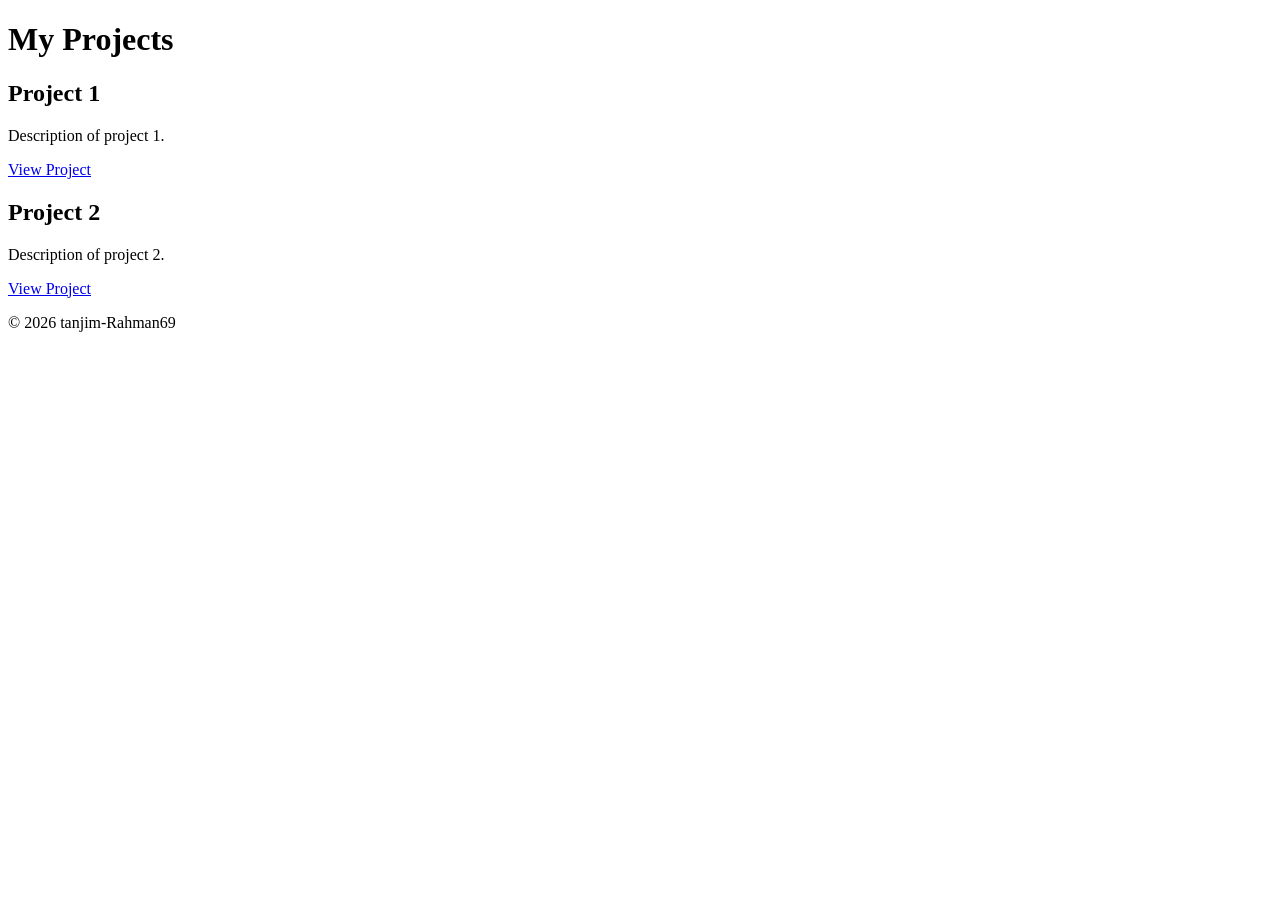
==== projects.html @ 375760a2 "Create projects.html for the portfolio website" ====
<!DOCTYPE html>
<html lang="en">
<head>
    <meta charset="UTF-8">
    <meta name="viewport" content="width=device-width, initial-scale=1.0">
    <title>Projects</title>
    <link rel="stylesheet" href="styles.css">
</head>
<body>
    <header>
        <h1>My Projects</h1>
    </header>
    <main>
        <section>
            <h2>Project 1</h2>
            <p>Description of project 1.</p>
            <a href="https://link-to-project1.com">View Project</a>
        </section>
        <section>
            <h2>Project 2</h2>
            <p>Description of project 2.</p>
            <a href="https://link-to-project2.com">View Project</a>
        </section>
        <!-- Add more projects as needed -->
    </main>
    <footer>
        <p>&copy; 2026 tanjim-Rahman69</p>
    </footer>
</body>
</html>
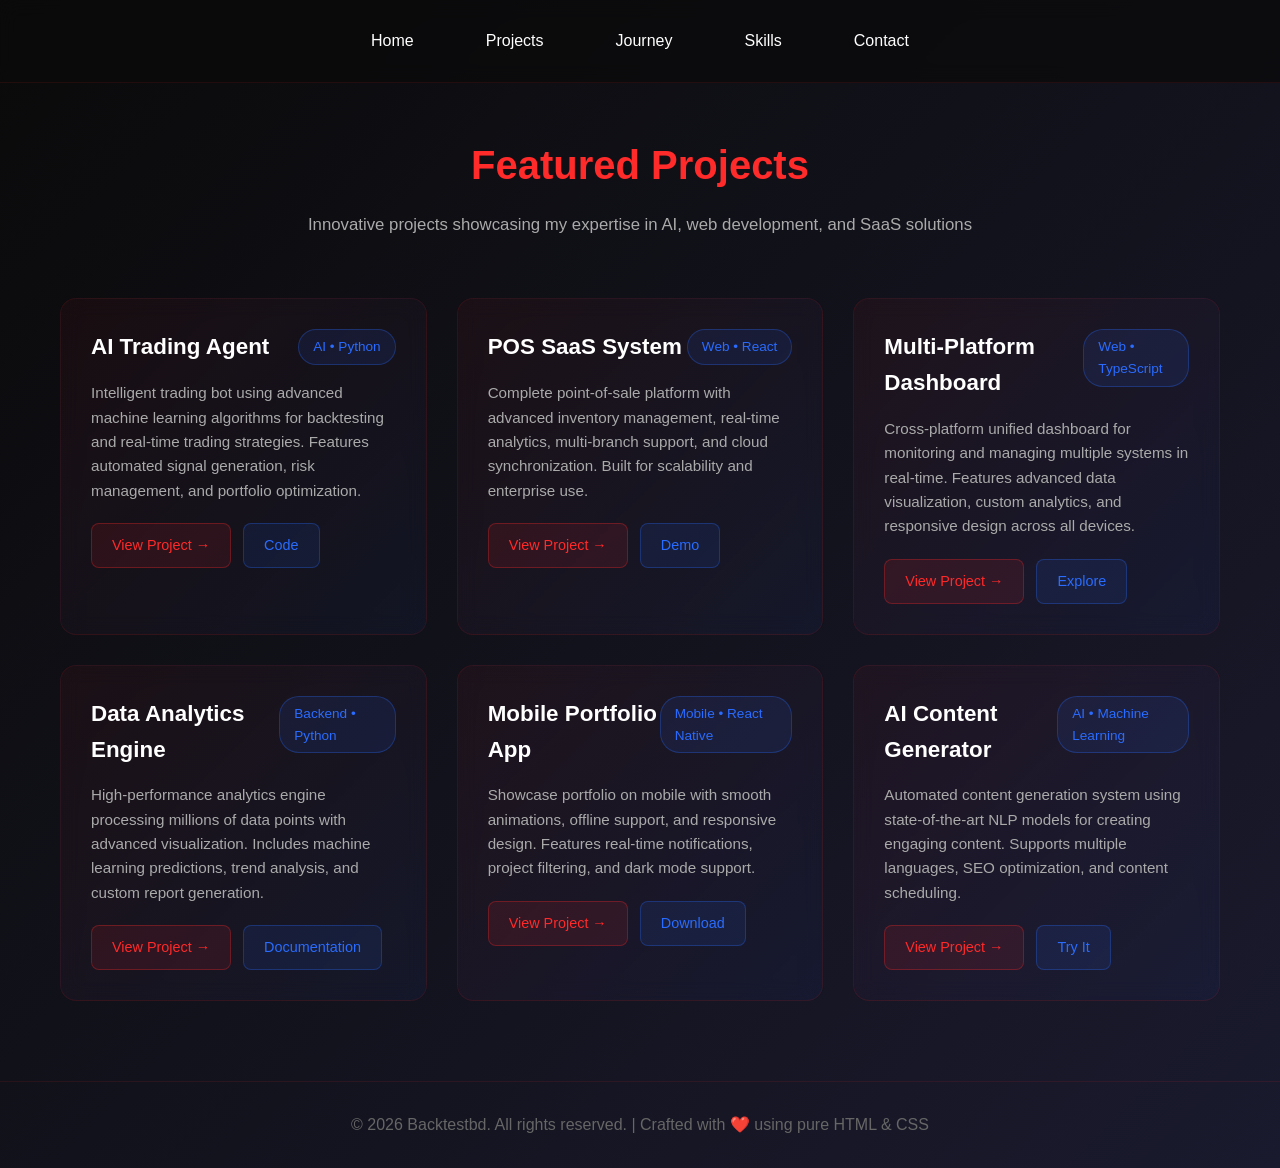
==== commit 33072ff7: "Update projects.html" ====
--- a/projects.html
+++ b/projects.html
@@ -3,28 +3,101 @@
 <head>
     <meta charset="UTF-8">
     <meta name="viewport" content="width=device-width, initial-scale=1.0">
-    <title>Projects</title>
-    <link rel="stylesheet" href="styles.css">
+    <link rel="stylesheet" href="style.css">
+    <title>Projects - Backtestbd Portfolio</title>
 </head>
 <body>
     <header>
-        <h1>My Projects</h1>
+        <nav>
+            <a href="index.html">Home</a>
+            <a href="projects.html">Projects</a>
+            <a href="journey.html">Journey</a>
+            <a href="skills.html">Skills</a>
+            <a href="contact.html">Contact</a>
+        </nav>
     </header>
-    <main>
-        <section>
-            <h2>Project 1</h2>
-            <p>Description of project 1.</p>
-            <a href="https://link-to-project1.com">View Project</a>
-        </section>
-        <section>
-            <h2>Project 2</h2>
-            <p>Description of project 2.</p>
-            <a href="https://link-to-project2.com">View Project</a>
-        </section>
-        <!-- Add more projects as needed -->
-    </main>
+
+    <div class="container">
+        <h1 style="text-align: center; margin-top: 50px; color: #ff2a2a; font-size: 2.5rem;">Featured Projects</h1>
+        <p style="text-align: center; color: #aaa; margin: 15px 0 50px; font-size: 1.05rem;">Innovative projects showcasing my expertise in AI, web development, and SaaS solutions</p>
+        
+        <div class="projects-grid">
+            <div class="project-card">
+                <div class="project-header">
+                    <h3>AI Trading Agent</h3>
+                    <span class="tag">AI • Python</span>
+                </div>
+                <p>Intelligent trading bot using advanced machine learning algorithms for backtesting and real-time trading strategies. Features automated signal generation, risk management, and portfolio optimization.</p>
+                <div class="project-links">
+                    <a href="#" class="link-btn">View Project →</a>
+                    <a href="#" class="link-btn" style="background: rgba(42, 108, 255, 0.1); border-color: rgba(42, 108, 255, 0.3); color: #2a6cff;">Code</a>
+                </div>
+            </div>
+
+            <div class="project-card">
+                <div class="project-header">
+                    <h3>POS SaaS System</h3>
+                    <span class="tag">Web • React</span>
+                </div>
+                <p>Complete point-of-sale platform with advanced inventory management, real-time analytics, multi-branch support, and cloud synchronization. Built for scalability and enterprise use.</p>
+                <div class="project-links">
+                    <a href="#" class="link-btn">View Project →</a>
+                    <a href="#" class="link-btn" style="background: rgba(42, 108, 255, 0.1); border-color: rgba(42, 108, 255, 0.3); color: #2a6cff;">Demo</a>
+                </div>
+            </div>
+
+            <div class="project-card">
+                <div class="project-header">
+                    <h3>Multi-Platform Dashboard</h3>
+                    <span class="tag">Web • TypeScript</span>
+                </div>
+                <p>Cross-platform unified dashboard for monitoring and managing multiple systems in real-time. Features advanced data visualization, custom analytics, and responsive design across all devices.</p>
+                <div class="project-links">
+                    <a href="#" class="link-btn">View Project →</a>
+                    <a href="#" class="link-btn" style="background: rgba(42, 108, 255, 0.1); border-color: rgba(42, 108, 255, 0.3); color: #2a6cff;">Explore</a>
+                </div>
+            </div>
+
+            <div class="project-card">
+                <div class="project-header">
+                    <h3>Data Analytics Engine</h3>
+                    <span class="tag">Backend • Python</span>
+                </div>
+                <p>High-performance analytics engine processing millions of data points with advanced visualization. Includes machine learning predictions, trend analysis, and custom report generation.</p>
+                <div class="project-links">
+                    <a href="#" class="link-btn">View Project →</a>
+                    <a href="#" class="link-btn" style="background: rgba(42, 108, 255, 0.1); border-color: rgba(42, 108, 255, 0.3); color: #2a6cff;">Documentation</a>
+                </div>
+            </div>
+
+            <div class="project-card">
+                <div class="project-header">
+                    <h3>Mobile Portfolio App</h3>
+                    <span class="tag">Mobile • React Native</span>
+                </div>
+                <p>Showcase portfolio on mobile with smooth animations, offline support, and responsive design. Features real-time notifications, project filtering, and dark mode support.</p>
+                <div class="project-links">
+                    <a href="#" class="link-btn">View Project →</a>
+                    <a href="#" class="link-btn" style="background: rgba(42, 108, 255, 0.1); border-color: rgba(42, 108, 255, 0.3); color: #2a6cff;">Download</a>
+                </div>
+            </div>
+
+            <div class="project-card">
+                <div class="project-header">
+                    <h3>AI Content Generator</h3>
+                    <span class="tag">AI • Machine Learning</span>
+                </div>
+                <p>Automated content generation system using state-of-the-art NLP models for creating engaging content. Supports multiple languages, SEO optimization, and content scheduling.</p>
+                <div class="project-links">
+                    <a href="#" class="link-btn">View Project →</a>
+                    <a href="#" class="link-btn" style="background: rgba(42, 108, 255, 0.1); border-color: rgba(42, 108, 255, 0.3); color: #2a6cff;">Try It</a>
+                </div>
+            </div>
+        </div>
+    </div>
+
     <footer>
-        <p>&copy; 2026 tanjim-Rahman69</p>
+        <p>&copy; 2026 Backtestbd. All rights reserved. | Crafted with ❤️ using pure HTML & CSS</p>
     </footer>
 </body>
 </html>
--- a/style.css
+++ b/style.css
@@ -0,0 +1,738 @@
+/* ==================== GLOBAL STYLES ==================== */
+* {
+    margin: 0;
+    padding: 0;
+    box-sizing: border-box;
+}
+
+html {
+    scroll-behavior: smooth;
+}
+
+body {
+    background: linear-gradient(135deg, #0a0a0a 0%, #1a1a2e 100%);
+    color: #ffffff;
+    font-family: -apple-system, BlinkMacSystemFont, 'Segoe UI', Roboto, 'Helvetica Neue', Arial, sans-serif;
+    line-height: 1.6;
+    overflow-x: hidden;
+}
+
+/* ==================== ANIMATIONS ==================== */
+@keyframes fadeIn {
+    from {
+        opacity: 0;
+        transform: translateY(20px);
+    }
+    to {
+        opacity: 1;
+        transform: translateY(0);
+    }
+}
+
+@keyframes slideIn {
+    from {
+        opacity: 0;
+        transform: translateX(-20px);
+    }
+    to {
+        opacity: 1;
+        transform: translateX(0);
+    }
+}
+
+@keyframes scaleIn {
+    from {
+        opacity: 0;
+        transform: scale(0.95);
+    }
+    to {
+        opacity: 1;
+        transform: scale(1);
+    }
+}
+
+@keyframes spin {
+    from {
+        transform: rotate(0deg);
+    }
+    to {
+        transform: rotate(360deg);
+    }
+}
+
+@keyframes glow {
+    0% {
+        box-shadow: 0 0 5px rgba(255, 42, 42, 0.3);
+    }
+    50% {
+        box-shadow: 0 0 20px rgba(255, 42, 42, 0.6), 0 0 40px rgba(255, 42, 42, 0.3);
+    }
+    100% {
+        box-shadow: 0 0 5px rgba(255, 42, 42, 0.3);
+    }
+}
+
+@keyframes glowBlue {
+    0% {
+        box-shadow: 0 0 5px rgba(42, 108, 255, 0.3);
+    }
+    50% {
+        box-shadow: 0 0 20px rgba(42, 108, 255, 0.6), 0 0 40px rgba(42, 108, 255, 0.3);
+    }
+    100% {
+        box-shadow: 0 0 5px rgba(42, 108, 255, 0.3);
+    }
+}
+
+/* ==================== HEADER & NAVIGATION ==================== */
+header {
+    position: sticky;
+    top: 0;
+    z-index: 1000;
+    background: rgba(10, 10, 10, 0.7);
+    backdrop-filter: blur(10px);
+    border-bottom: 1px solid rgba(255, 42, 42, 0.1);
+    padding: 20px 40px;
+    animation: slideIn 0.6s ease-out;
+}
+
+nav {
+    display: flex;
+    justify-content: center;
+    gap: 40px;
+    flex-wrap: wrap;
+}
+
+nav a {
+    color: #ffffff;
+    text-decoration: none;
+    font-size: 1rem;
+    font-weight: 500;
+    padding: 8px 16px;
+    border-radius: 6px;
+    transition: all 0.3s ease;
+    position: relative;
+}
+
+nav a::after {
+    content: '';
+    position: absolute;
+    bottom: 0;
+    left: 0;
+    width: 0;
+    height: 2px;
+    background: linear-gradient(90deg, #ff2a2a, #2a6cff);
+    transition: width 0.3s ease;
+}
+
+nav a:hover::after {
+    width: 100%;
+}
+
+nav a:hover {
+    color: #ff2a2a;
+    text-shadow: 0 0 10px rgba(255, 42, 42, 0.5);
+}
+
+/* ==================== CONTAINER ==================== */
+.container {
+    max-width: 1200px;
+    margin: 0 auto;
+    padding: 0 20px;
+    animation: fadeIn 0.8s ease-out;
+}
+
+/* ==================== PROFILE CARD ==================== */
+.profile-card {
+    display: flex;
+    flex-direction: column;
+    align-items: center;
+    justify-content: center;
+    margin: 80px auto;
+    padding: 60px 40px;
+    background: linear-gradient(135deg, rgba(255, 42, 42, 0.05) 0%, rgba(42, 108, 255, 0.05) 100%);
+    backdrop-filter: blur(20px);
+    border: 1px solid rgba(255, 42, 42, 0.1);
+    border-radius: 20px;
+    max-width: 500px;
+    box-shadow: 0 8px 32px rgba(0, 0, 0, 0.3);
+    transition: all 0.4s ease;
+    animation: scaleIn 0.6s ease-out;
+}
+
+.profile-card:hover {
+    border-color: rgba(255, 42, 42, 0.3);
+    box-shadow: 0 8px 50px rgba(255, 42, 42, 0.2);
+    transform: translateY(-10px);
+}
+
+.avatar {
+    width: 120px;
+    height: 120px;
+    border-radius: 50%;
+    border: 4px solid #ff2a2a;
+    object-fit: cover;
+    transition: all 0.4s ease;
+    box-shadow: 0 0 20px rgba(255, 42, 42, 0.3);
+}
+
+.avatar:hover {
+    transform: scale(1.1) rotate(5deg);
+    box-shadow: 0 0 40px rgba(255, 42, 42, 0.6);
+}
+
+.profile-card h1 {
+    font-size: 2.5rem;
+    margin-top: 20px;
+    background: linear-gradient(135deg, #ff2a2a, #2a6cff);
+    -webkit-background-clip: text;
+    -webkit-text-fill-color: transparent;
+    background-clip: text;
+}
+
+.profile-card h3 {
+    color: #888;
+    font-weight: 400;
+    margin-top: 8px;
+}
+
+.profile-card p {
+    color: #aaa;
+    margin-top: 12px;
+    font-size: 0.95rem;
+}
+
+.tags {
+    display: flex;
+    gap: 12px;
+    margin-top: 20px;
+    flex-wrap: wrap;
+    justify-content: center;
+}
+
+.tag {
+    background: rgba(255, 42, 42, 0.1);
+    border: 1px solid rgba(255, 42, 42, 0.3);
+    color: #ff2a2a;
+    padding: 6px 14px;
+    border-radius: 20px;
+    font-size: 0.85rem;
+    transition: all 0.3s ease;
+}
+
+.tag:hover {
+    background: rgba(255, 42, 42, 0.2);
+    box-shadow: 0 0 15px rgba(255, 42, 42, 0.3);
+}
+
+.social-icons {
+    display: flex;
+    gap: 16px;
+    margin-top: 24px;
+    justify-content: center;
+}
+
+.social-icon {
+    width: 40px;
+    height: 40px;
+    border-radius: 50%;
+    background: rgba(255, 42, 42, 0.1);
+    border: 1px solid rgba(255, 42, 42, 0.3);
+    display: flex;
+    align-items: center;
+    justify-content: center;
+    text-decoration: none;
+    color: #ff2a2a;
+    transition: all 0.3s ease;
+    font-size: 1.2rem;
+}
+
+.social-icon:hover {
+    background: rgba(255, 42, 42, 0.2);
+    box-shadow: 0 0 20px rgba(255, 42, 42, 0.5);
+    transform: translateY(-4px);
+}
+
+.stats {
+    display: flex;
+    justify-content: space-around;
+    width: 100%;
+    margin-top: 30px;
+    padding-top: 20px;
+    border-top: 1px solid rgba(255, 42, 42, 0.1);
+}
+
+.stat {
+    text-align: center;
+    flex: 1;
+}
+
+.stat-number {
+    font-size: 1.8rem;
+    font-weight: bold;
+    background: linear-gradient(135deg, #ff2a2a, #2a6cff);
+    -webkit-background-clip: text;
+    -webkit-text-fill-color: transparent;
+    background-clip: text;
+}
+
+.stat-label {
+    color: #888;
+    font-size: 0.85rem;
+    margin-top: 4px;
+}
+
+/* ==================== PROJECT CARDS ==================== */
+.projects-grid {
+    display: grid;
+    grid-template-columns: repeat(auto-fit, minmax(300px, 1fr));
+    gap: 30px;
+    margin: 60px 0;
+    animation: fadeIn 1s ease-out;
+}
+
+.project-card {
+    background: linear-gradient(135deg, rgba(255, 42, 42, 0.05) 0%, rgba(42, 108, 255, 0.05) 100%);
+    backdrop-filter: blur(10px);
+    border: 1px solid rgba(255, 42, 42, 0.1);
+    border-radius: 16px;
+    padding: 30px;
+    transition: all 0.3s ease;
+    cursor: pointer;
+    position: relative;
+    overflow: hidden;
+}
+
+.project-card::before {
+    content: '';
+    position: absolute;
+    top: -50%;
+    right: -50%;
+    width: 100%;
+    height: 100%;
+    background: radial-gradient(circle, rgba(255, 42, 42, 0.1) 0%, transparent 70%);
+    opacity: 0;
+    transition: opacity 0.3s ease;
+}
+
+.project-card:hover {
+    border-color: rgba(255, 42, 42, 0.3);
+    transform: translateY(-8px) scale(1.02);
+    box-shadow: 0 0 30px rgba(255, 42, 42, 0.3);
+}
+
+.project-card:hover::before {
+    opacity: 1;
+}
+
+.project-header {
+    display: flex;
+    justify-content: space-between;
+    align-items: flex-start;
+    margin-bottom: 16px;
+}
+
+.project-card h3 {
+    font-size: 1.4rem;
+    color: #ffffff;
+    margin: 0;
+}
+
+.project-card .tag {
+    margin: 0;
+    background: rgba(42, 108, 255, 0.1);
+    border-color: rgba(42, 108, 255, 0.3);
+    color: #2a6cff;
+}
+
+.project-card p {
+    color: #aaa;
+    font-size: 0.95rem;
+    margin: 16px 0;
+    line-height: 1.6;
+}
+
+.project-links {
+    display: flex;
+    gap: 12px;
+    margin-top: 20px;
+}
+
+.link-btn {
+    display: inline-block;
+    padding: 10px 20px;
+    background: rgba(255, 42, 42, 0.1);
+    border: 1px solid rgba(255, 42, 42, 0.3);
+    color: #ff2a2a;
+    border-radius: 8px;
+    text-decoration: none;
+    transition: all 0.3s ease;
+    font-size: 0.9rem;
+    font-weight: 500;
+}
+
+.link-btn:hover {
+    background: rgba(255, 42, 42, 0.2);
+    box-shadow: 0 0 15px rgba(255, 42, 42, 0.4);
+    transform: translateX(4px);
+}
+
+/* ==================== TIMELINE ==================== */
+.timeline {
+    position: relative;
+    padding: 40px 0;
+    max-width: 800px;
+    margin: 60px auto;
+}
+
+.timeline::before {
+    content: '';
+    position: absolute;
+    left: 50%;
+    transform: translateX(-50%);
+    width: 2px;
+    height: 100%;
+    background: linear-gradient(180deg, rgba(255, 42, 42, 0.2) 0%, rgba(42, 108, 255, 0.2) 100%);
+}
+
+.timeline-item {
+    margin-bottom: 50px;
+    display: flex;
+    position: relative;
+    animation: fadeIn 0.8s ease-out;
+}
+
+timeline-item:nth-child(odd) {
+    flex-direction: row;
+}
+
+.timeline-item:nth-child(odd) .timeline-content {
+    margin-left: 60px;
+    text-align: left;
+}
+
+timeline-item:nth-child(even) {
+    flex-direction: row-reverse;
+}
+
+.timeline-item:nth-child(even) .timeline-content {
+    margin-right: 60px;
+    text-align: right;
+}
+
+.timeline-dot {
+    position: absolute;
+    left: 50%;
+    transform: translateX(-50%);
+    width: 16px;
+    height: 16px;
+    background: #ff2a2a;
+    border-radius: 50%;
+    border: 3px solid #0a0a0a;
+    top: 24px;
+    transition: all 0.3s ease;
+    box-shadow: 0 0 15px rgba(255, 42, 42, 0.5);
+}
+
+timeline-item:hover .timeline-dot {
+    width: 20px;
+    height: 20px;
+    box-shadow: 0 0 30px rgba(255, 42, 42, 0.8);
+}
+
+.timeline-content {
+    background: linear-gradient(135deg, rgba(255, 42, 42, 0.05) 0%, rgba(42, 108, 255, 0.05) 100%);
+    backdrop-filter: blur(10px);
+    border: 1px solid rgba(255, 42, 42, 0.1);
+    border-radius: 12px;
+    padding: 20px;
+    flex: 1;
+    max-width: 400px;
+}
+
+.timeline-content h3 {
+    color: #ff2a2a;
+    font-size: 1.2rem;
+    margin-bottom: 8px;
+}
+
+.timeline-content p {
+    color: #aaa;
+    font-size: 0.95rem;
+    margin-bottom: 12px;
+}
+
+/* ==================== SKILL BARS ==================== */
+.skills-section {
+    background: linear-gradient(135deg, rgba(255, 42, 42, 0.05) 0%, rgba(42, 108, 255, 0.05) 100%);
+    backdrop-filter: blur(10px);
+    border: 1px solid rgba(255, 42, 42, 0.1);
+    border-radius: 16px;
+    padding: 40px;
+    margin: 40px 0;
+    animation: fadeIn 0.8s ease-out;
+}
+
+.skills-section h2 {
+    color: #ff2a2a;
+    margin-bottom: 30px;
+    font-size: 1.5rem;
+}
+
+.skill-item {
+    margin-bottom: 25px;
+    animation: slideIn 0.6s ease-out;
+}
+
+.skill-header {
+    display: flex;
+    justify-content: space-between;
+    margin-bottom: 8px;
+    font-size: 0.95rem;
+}
+
+.skill-header span:first-child {
+    color: #ffffff;
+    font-weight: 500;
+}
+
+.skill-percentage {
+    color: #2a6cff;
+    font-weight: 600;
+}
+
+.skill-bar {
+    height: 8px;
+    background: rgba(255, 42, 42, 0.1);
+    border-radius: 4px;
+    overflow: hidden;
+    border: 1px solid rgba(255, 42, 42, 0.2);
+}
+
+.skill-fill {
+    height: 100%;
+    background: linear-gradient(90deg, #ff2a2a, #2a6cff);
+    border-radius: 4px;
+    transition: width 1s ease-out;
+    box-shadow: 0 0 10px rgba(255, 42, 42, 0.5);
+}
+
+.progress-bar {
+    height: 6px;
+    background: rgba(42, 108, 255, 0.1);
+    border-radius: 3px;
+    margin-top: 12px;
+    overflow: hidden;
+}
+
+.progress-bar::after {
+    content: '';
+    display: block;
+    height: 100%;
+    background: linear-gradient(90deg, #2a6cff, #ff2a2a);
+    border-radius: 3px;
+}
+
+/* ==================== CONTACT FORM ==================== */
+.contact-wrapper {
+    display: grid;
+    grid-template-columns: 1fr 1fr;
+    gap: 60px;
+    margin: 60px 0;
+    align-items: start;
+}
+
+.contact-form-container,
+.contact-info {
+    animation: fadeIn 0.8s ease-out;
+}
+
+.contact-form-container h2,
+.contact-info h2 {
+    color: #ff2a2a;
+    margin-bottom: 30px;
+    font-size: 1.5rem;
+}
+
+.contact-form {
+    display: flex;
+    flex-direction: column;
+    gap: 20px;
+}
+
+.form-group {
+    display: flex;
+    flex-direction: column;
+}
+
+.form-group label {
+    color: #ffffff;
+    margin-bottom: 8px;
+    font-weight: 500;
+    font-size: 0.95rem;
+}
+
+.form-group input,
+.form-group textarea {
+    background: rgba(255, 42, 42, 0.05);
+    border: 1px solid rgba(255, 42, 42, 0.2);
+    border-radius: 8px;
+    padding: 12px 16px;
+    color: #ffffff;
+    font-family: inherit;
+    font-size: 0.95rem;
+    transition: all 0.3s ease;
+}
+
+.form-group input:focus,
+.form-group textarea:focus {
+    outline: none;
+    border-color: rgba(255, 42, 42, 0.5);
+    box-shadow: 0 0 15px rgba(255, 42, 42, 0.2);
+    background: rgba(255, 42, 42, 0.08);
+}
+
+.submit-btn {
+    padding: 14px 30px;
+    background: linear-gradient(135deg, #ff2a2a, #ff5555);
+    border: none;
+    border-radius: 8px;
+    color: #ffffff;
+    font-weight: 600;
+    font-size: 1rem;
+    cursor: pointer;
+    transition: all 0.3s ease;
+    margin-top: 10px;
+}
+
+.submit-btn:hover {
+    transform: translateY(-2px);
+    box-shadow: 0 10px 30px rgba(255, 42, 42, 0.4);
+}
+
+.submit-btn:active {
+    transform: translateY(0);
+}
+
+.social-links {
+    display: flex;
+    flex-direction: column;
+    gap: 12px;
+    margin-bottom: 40px;
+}
+
+.social-btn {
+    display: inline-block;
+    padding: 12px 20px;
+    background: linear-gradient(135deg, rgba(255, 42, 42, 0.1), rgba(42, 108, 255, 0.1));
+    border: 1px solid rgba(255, 42, 42, 0.3);
+    border-radius: 8px;
+    color: #ff2a2a;
+    text-decoration: none;
+    text-align: center;
+    transition: all 0.3s ease;
+    font-weight: 500;
+}
+
+.social-btn:hover {
+    background: linear-gradient(135deg, rgba(255, 42, 42, 0.2), rgba(42, 108, 255, 0.2));
+    box-shadow: 0 0 20px rgba(255, 42, 42, 0.3);
+    transform: translateX(4px);
+}
+
+.contact-details {
+    display: flex;
+    flex-direction: column;
+    gap: 24px;
+}
+
+.detail-item {
+    background: rgba(255, 42, 42, 0.05);
+    border: 1px solid rgba(255, 42, 42, 0.1);
+    border-radius: 8px;
+    padding: 16px;
+}
+
+.detail-item h3 {
+    color: #ff2a2a;
+    margin-bottom: 8px;
+    font-size: 0.95rem;
+}
+
+.detail-item p {
+    color: #aaa;
+    font-size: 0.9rem;
+}
+
+/* ==================== FOOTER ==================== */
+footer {
+    text-align: center;
+    padding: 30px;
+    color: #666;
+    border-top: 1px solid rgba(255, 42, 42, 0.1);
+    margin-top: 80px;
+}
+
+/* ==================== RESPONSIVE DESIGN ==================== */
+@media (max-width: 768px) {
+    header {
+        padding: 15px 20px;
+    }
+
+    nav {
+        gap: 15px;
+    }
+
+    nav a {
+        font-size: 0.9rem;
+        padding: 6px 12px;
+    }
+
+    .profile-card {
+        margin: 40px auto;
+        padding: 40px 20px;
+    }
+
+    .profile-card h1 {
+        font-size: 1.8rem;
+    }
+
+    .projects-grid {
+        grid-template-columns: 1fr;
+        gap: 20px;
+    }
+
+    .timeline::before {
+        left: 15px;
+    }
+
+    .timeline-item {
+        flex-direction: column !important;
+        margin-bottom: 30px;
+    }
+
+    .timeline-dot {
+        left: 15px;
+        top: 0;
+    }
+
+    .timeline-item .timeline-content {
+        margin-left: 50px !important;
+        margin-right: 0 !important;
+        text-align: left !important;
+        max-width: 100%;
+    }
+
+    .contact-wrapper {
+        grid-template-columns: 1fr;
+        gap: 40px;
+    }
+
+    .skills-section {
+        padding: 20px;
+    }
+
+    .container {
+        padding: 0 15px;
+    }
+}
